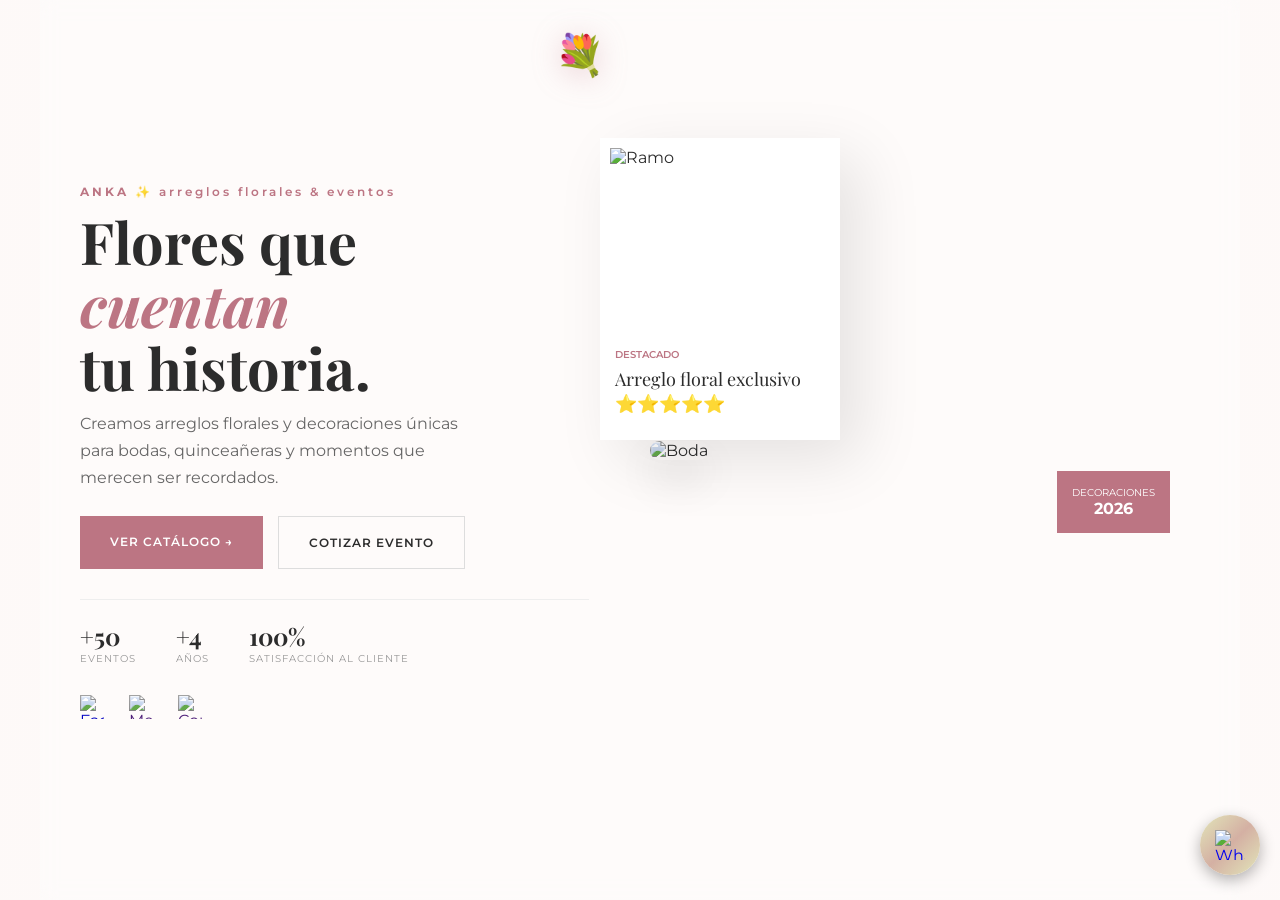
==== index.html @ fe0b59de "primer commit" ====
<!DOCTYPE html>
<html lang="es">

<head>
    <meta charset="UTF-8">
    <meta name="viewport" content="width=device-width, initial-scale=1.0">
    <title>ANKA - flores & eventos</title>
    <link rel="icon" href="img/logoanka.png" sizes="256x256" type="image/png" />
    <link rel="stylesheet" href="css/index.css">
    <link
        href="https://fonts.googleapis.com/css2?family=Playfair+Display:ital,wght@0,400;1,400&family=Montserrat:wght@300;600&display=swap"
        rel="stylesheet">
</head>

<body>

    <nav class="nav-rosa">
        <input type="checkbox" id="menu-toggle" class="menu-toggle">

        <label for="menu-toggle" class="rose-button">
            <span class="rose-icon">💐</span>
        </label>

        <ul class="nav-links">
            <li><a href="index.html">Inicio</a></li>
            <li><a href="nosotros.html">Nosotros</a></li>
            <li><a href="catalogo.html">Catálogo</a></li>
            <li><a href="contacto.html">Contacto</a></li>
            <li><a href="ubicacion.html">Ubicación</a></li>
        </ul>
    </nav>

    <section class="hero">
        <div class="container">
            <div class="text-content">
                <span class="tag"><span class="brand-name">ANKA</span> ✨ arreglos florales & eventos</span>
                <h1 class="title">
                    Flores que <br>
                    <span class="italic-effect">cuentan</span> <br>
                    tu historia.
                </h1>
                <p class="desc">Creamos arreglos florales y decoraciones únicas para bodas, quinceañeras y momentos que
                    merecen ser recordados.</p>

                <div class="buttons">
                    <a href="catalogo.html" class="btn-fill">VER CATÁLOGO <span class="arrow">→</span></a>
                    <a href="contacto.html" class="btn-outline">COTIZAR EVENTO</a>
                </div>

                <div class="metrics">
                    <div class="metric-item"><strong>+50</strong>
                        <p>EVENTOS</p>
                    </div>
                    <div class="metric-item"><strong>+4</strong>
                        <p>AÑOS</p>
                    </div>
                    <div class="metric-item"><strong>100%</strong>
                        <p>SATISFACCIÓN AL CLIENTE</p>
                    </div>
                </div>

                <div class="redes">
                    <a href="https://www.facebook.com/DecoracionesANKA" target="_blank">
                        <img src="https://www.svgrepo.com/show/475647/facebook-color.svg" alt="Facebook">
                    </a>

                    <a href="" target="_blank">
                        <img src="https://www.svgrepo.com/show/475666/messenger-color.svg" alt="Messenger">
                    </a>

                    <a href="" target="_blank">
                        <img src="https://www.svgrepo.com/show/381000/new-logo-gmail.svg" alt="Correo">
                    </a>
                </div>

            </div>

            <div class="image-content">
                <div class="main-wrapper">
                    <img src="https://images.unsplash.com/photo-1519741497674-611481863552?auto=format&fit=crop&q=80&w=800"
                        alt="Boda" class="img-hero">
                    <div class="badge">DECORACIONES <strong>2026</strong></div>

                    <div class="floating-card">
                        <div class="card-img-container">
                            <img src="https://encrypted-tbn0.gstatic.com/images?q=tbn:ANd9GcSOX9w7IKtjLlFLOrlEC9VvO6aHCNt1kjpFQA&s"
                                alt="Ramo">
                        </div>
                        <div class="card-text">
                            <span>DESTACADO</span>
                            <p>Arreglo floral exclusivo ⭐⭐⭐⭐⭐</p>
                        </div>
                    </div>
                </div>
            </div>
        </div>
    </section>

    <div class="whatsapp-carrusel" style="margin-bottom: -35px; position: fixed;
    bottom: 60px;
    right: 20px;
    z-index: 9999;">
        <div class="whatsapp-track " style="text-align: center;">
            <a href="https://wa.me/51914430086" target="_blank">
                <img src="https://cdn-icons-png.flaticon.com/512/733/733585.png" alt="WhatsApp">
            </a>
        </div>
    </div>

</body>

</html>
---- css/index.css ----
:root {
    --rose: #bc7583;
    --dark: #2c2c2c;
    --light-bg: #fdf8f7;
    --transition: all 0.5s cubic-bezier(0.2, 1, 0.3, 1);
}

* {
    margin: 0;
    padding: 0;
    box-sizing: border-box;
}

body {
    margin: 0;
    font-family: 'Montserrat', sans-serif;
    color: var(--dark);
    overflow: hidden;
    height: 100vh;
    width: 100vw;

    background-image:
        linear-gradient(rgba(253, 248, 247, 0.85), rgba(253, 248, 247, 0.85)),
        url("https://img1.wallspic.com/previews/7/9/5/0/10597/10597-diseno_floral-petalo-menique-familia_de_las_rosas-acuarela-x750.jpg");

    background-size: 400px;

    background-repeat: repeat;
    background-attachment: fixed;
}

.nav-rosa {
    position: fixed;
    top: 30px;
    left: 50%;
    transform: translateX(-50%);
    z-index: 1000;
    text-align: center;
    display: flex;
    flex-direction: column;
    align-items: center;
    gap: 10px;
}

/* Ocultar el checkbox real */
.menu-toggle {
    display: none;
}

/* Estilo del botón de Rosa */
.rose-button {
    display: flex;
    flex-direction: column;
    align-items: center;
    cursor: pointer;
    transition: var(--transition);
}

.rose-icon {
    font-size: 2.5rem;
    /* Tamaño de la rosa */
    transition: var(--transition);
    filter: drop-shadow(0 5px 15px rgba(188, 117, 131, 0.3));
    margin-right: 120px;
}

.rose-button:hover .rose-icon {
    transform: scale(1.2) rotate(15deg);
}

.nav-links {
    list-style: none;
    background: linear-gradient(rgba(217, 169, 169, 0.896), rgba(232, 192, 192, 0.852)), rgba(172, 127, 127, 0.918);
    backdrop-filter: blur(10px);
    border-radius: 50px;
    display: flex;
    gap: 30px;
    margin-left: 50px;
    box-shadow: 0 15px 35px rgba(0, 0, 0, 0.1);

    /* Animación vertical */
    max-height: 0;
    opacity: 0;
    overflow: hidden;
    transition: all 0.5s ease-in-out;
    padding: 0 35px;
}

.nav-links a {
    text-decoration: none;
    color: rgb(131, 123, 123);
    font-size: 12px;
    font-weight: 600;
    letter-spacing: 1px;
    transition: var(--transition);
}

.nav-links a:hover {
    color: var(--rose);
}

.menu-toggle:checked~.nav-links {
    max-height: 100px;
    opacity: 1;
    padding: 15px 35px;
    margin-top: 15px;
    visibility: visible;
    transform: translateY(0);
}

.menu-toggle:checked~.rose-button .rose-icon {
    transform: scale(0.9) rotate(90deg);
}

.container {
    max-width: 1200px;
    margin: 0 auto;
    display: flex;
    align-items: center;
    padding: 0 40px;
    height: 100vh;
    background: rgba(255, 255, 255, 0.3);
    backdrop-filter: blur(8px);
    border-radius: 0;
}

/* --- ANIMACIONES DE ENTRADA --- */
@keyframes slideUp {
    from {
        opacity: 0;
        transform: translateY(40px);
    }

    to {
        opacity: 1;
        transform: translateY(0);
    }
}

@keyframes scaleIn {
    from {
        opacity: 0;
        transform: scale(0.9);
    }

    to {
        opacity: 1;
        transform: scale(1);
    }
}

/* --- TEXTO --- */
.text-content {
    flex: 1;
    animation: slideUp 1s ease-out;
}

.tag {
    color: var(--rose);
    font-size: 12px;
    letter-spacing: 3px;
    font-weight: 600;
}

.brand-name {
    display: inline-block;
    transition: transform 0.4s cubic-bezier(0.175, 0.885, 0.32, 1.275);
    cursor: pointer;
    font-weight: 700;
    color: var(--rose);
}

.brand-name:hover {
    transform: scale(1.4);
    color: #a35d6a;
}

.title {
    font-family: 'Playfair Display', serif;
    font-size: clamp(2.5rem, 4.5vw, 4rem);
    line-height: 1.1;
    margin: 10px 0;
}

.italic-effect {
    font-style: italic;
    color: var(--rose);
    transition: var(--transition);
    display: inline-block;
}

.title:hover .italic-effect {
    transform: skewX(-10deg) scale(1.05);
}

.desc {
    color: #666;
    max-width: 400px;
    line-height: 1.7;
    margin-bottom: 25px;
}

/* --- BOTONES --- */
.buttons {
    display: flex;
    gap: 15px;
    margin-bottom: 30px;
}

.btn-fill,
.btn-outline {
    padding: 18px 30px;
    text-decoration: none;
    font-size: 12px;
    font-weight: 600;
    letter-spacing: 1px;
    transition: var(--transition);
}

.btn-fill {
    background: var(--rose);
    color: white;
}

.btn-fill:hover {
    background: #a35d6a;
    transform: translateY(-5px);
    box-shadow: 0 10px 20px rgba(188, 117, 131, 0.2);
}

.btn-fill .arrow {
    display: inline-block;
    transition: var(--transition);
}

.btn-fill:hover .arrow {
    transform: translateX(8px);
}

.btn-outline {
    border: 1px solid #ddd;
    color: var(--dark);
}

.btn-outline:hover {
    background: white;
    border-color: var(--rose);
}

.redes {
    display: flex;
    gap: 25px;
    margin-top: 30px;
    animation: slideUp 1.2s ease-out;
}

.redes a {
    display: flex;
    align-items: center;
    justify-content: center;
    transition: var(--transition);
}

.redes img {
    width: 24px;
    height: 24px;
    transition: var(--transition);
    filter: grayscale(20%);
}

.redes a:hover {
    transform: translateY(-5px);
}

.redes a:hover img {
    filter: grayscale(0%);
    transform: scale(1.1);
}

/* --- IMÁGENES --- */
.image-content {
    flex: 1.2;
    position: relative;
    animation: scaleIn 1.2s ease-out;
}

.main-wrapper {
    position: relative;
    width: 100%;
    max-width: 550px;
    margin-left: auto;
}

.img-hero {
    width: 100%;
    height: 75vh;
    object-fit: cover;
    filter: grayscale(20%);
    transition: var(--transition);
    box-shadow: 0 20px 40px rgba(0, 0, 0, 0.1);
    border-radius: 20px;
}

.main-wrapper:hover .img-hero {
    filter: grayscale(0%);
    transform: scale(1.02);
}

.badge {
    position: absolute;
    top: 30px;
    right: 30px;
    background: var(--rose);
    color: white;
    padding: 15px;
    text-align: center;
    font-size: 10px;
}

.badge strong {
    display: block;
    font-size: 16px;
}

/* --- CARD FLOTANTE --- */
.floating-card {
    position: absolute;
    bottom: 20px;
    left: -50px;
    background: white;
    width: 240px;
    padding: 10px;
    box-shadow: 20px 20px 60px rgba(0, 0, 0, 0.1);
    transition: var(--transition);
}

.floating-card:hover {
    transform: translate(10px, -10px);
}

.card-img-container {
    overflow: hidden;
    height: 180px;
}

.card-img-container img {
    width: 100%;
    height: 100%;
    object-fit: cover;
    transition: transform 1s ease;
}

.floating-card:hover img {
    transform: scale(1.15);
}

.card-text {
    padding: 15px 5px;
}

.card-text span {
    font-size: 10px;
    color: var(--rose);
    font-weight: 600;
}

.card-text p {
    font-family: 'Playfair Display', serif;
    font-size: 18px;
    margin-top: 5px;
}

/* --- MÉTRICAS --- */
.metrics {
    display: flex;
    gap: 40px;
    border-top: 1px solid #eee;
    padding-top: 20px;
}

.metric-item strong {
    font-family: 'Playfair Display', serif;
    font-size: 24px;
}

.metric-item p {
    font-size: 10px;
    color: #999;
    letter-spacing: 1px;
}

.whatsapp-carrusel a {
    display: flex;
    align-items: center;
    justify-content: center;
    width: 60px;
    height: 60px;
    background: linear-gradient(135deg, #e2e6ba, #d4b0a3, #e2e6ba);
    border-radius: 50%;
    box-shadow: 0 5px 15px rgba(0, 0, 0, 0.3);
    transition: 0.3s;
}

.whatsapp-carrusel img {
    width: 30px;
    height: 30px;
}

.whatsapp-carrusel a:hover {
    transform: scale(1.1);
}

/* Responsive */
@media (max-width: 992px) {
    .container {
        flex-direction: column;
        text-align: center;
    }

    .main-wrapper {
        margin: 50px auto;
    }

    .floating-card {
        left: 50%;
        transform: translateX(-50%);
    }

    .desc {
        margin-left: auto;
        margin-right: auto;
    }

    .buttons {
        justify-content: center;
    }

    .metrics {
        justify-content: center;
    }
}
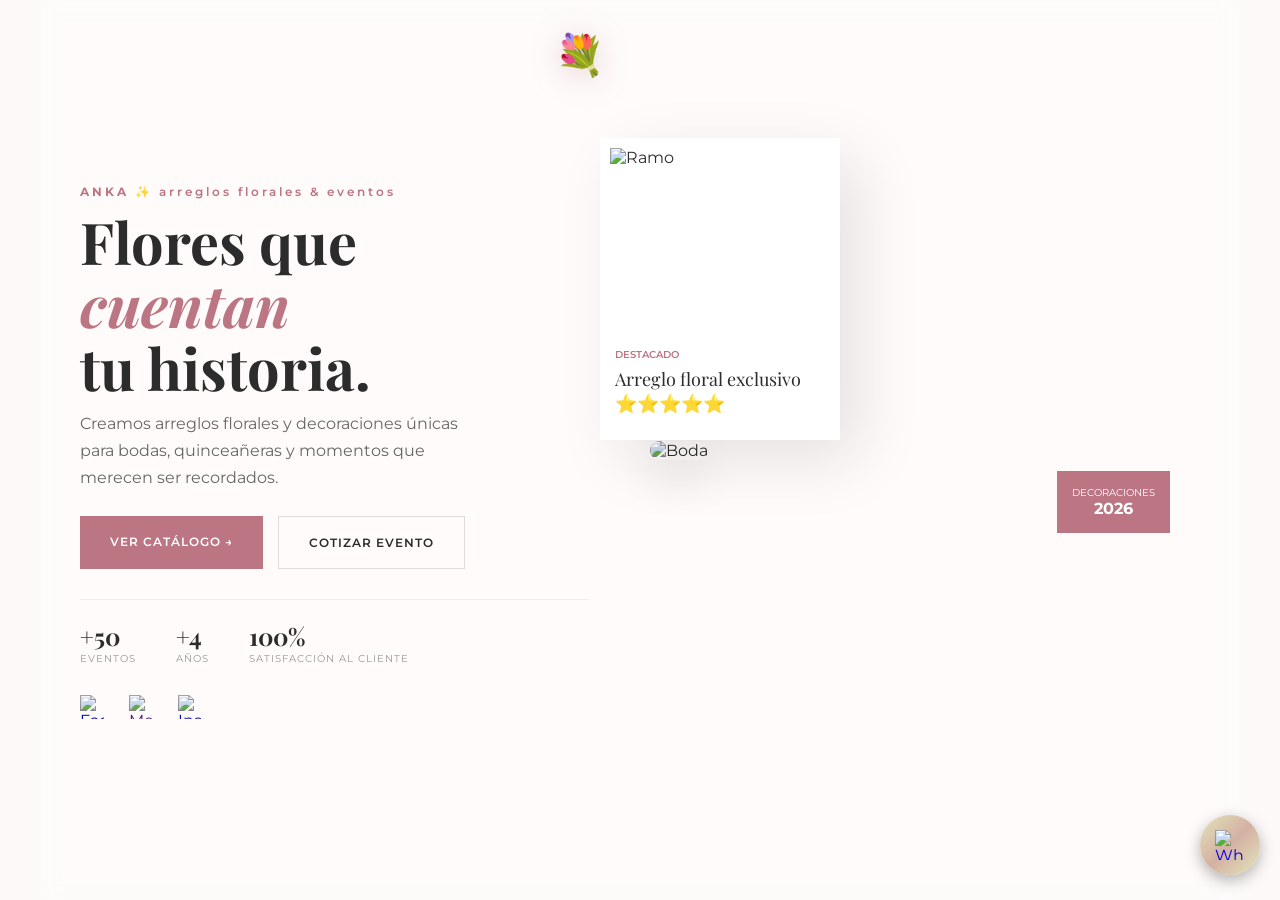
==== commit d0154d19: "arreglos finales -1" ====
--- a/index.html
+++ b/index.html
@@ -4,7 +4,7 @@
 <head>
     <meta charset="UTF-8">
     <meta name="viewport" content="width=device-width, initial-scale=1.0">
-    <title>ANKA - flores & eventos</title>
+    <title>ANKA - Flores & Eventos</title>
     <link rel="icon" href="img/logoanka.png" sizes="256x256" type="image/png" />
     <link rel="stylesheet" href="css/index.css">
     <link
@@ -33,7 +33,10 @@
     <section class="hero">
         <div class="container">
             <div class="text-content">
-                <span class="tag"><span class="brand-name">ANKA</span> ✨ arreglos florales & eventos</span>
+                <span class="tag">
+                    <a href="nosotros.html" class="brand-name" style="text-decoration: none;">ANKA</a>
+                    ✨ arreglos florales & eventos
+                </span>
                 <h1 class="title">
                     Flores que <br>
                     <span class="italic-effect">cuentan</span> <br>
@@ -68,8 +71,8 @@
                         <img src="https://www.svgrepo.com/show/475666/messenger-color.svg" alt="Messenger">
                     </a>
 
-                    <a href="" target="_blank">
-                        <img src="https://www.svgrepo.com/show/381000/new-logo-gmail.svg" alt="Correo">
+                    <a href="https://www.instagram.com/karenaguirresinche/" target="_blank">
+                        <img src="https://www.svgrepo.com/show/475658/instagram-color.svg" alt="Instagram">
                     </a>
                 </div>
 
--- a/css/index.css
+++ b/css/index.css
@@ -410,32 +410,108 @@
     transform: scale(1.1);
 }
 
-/* Responsive */
-@media (max-width: 992px) {
+/* --- RESPONSIVO PARA TABLETS --- */
+@media (max-width: 1024px) {
+    body {
+        overflow-y: auto; 
+        height: auto;
+    }
+
     .container {
         flex-direction: column;
-        text-align: center;
+        height: auto;
+        padding: 120px 20px 60px 20px; 
+    }
+
+    .image-content {
+        margin-top: 50px;
+        width: 100%;
+    }
+
+    .img-hero {
+        height: 50vh; 
+    }
+}
+
+/* --- RESPONSIVO PARA CELULARES --- */
+@media (max-width: 767px) {
+
+    .rose-icon {
+        margin-right: 0;
+    }
+
+    .nav-links {
+        flex-direction: column; 
+        gap: 15px;
+        border-radius: 20px;
+        margin-left: 0;
+        width: 90vw;
+    }
+
+    .menu-toggle:checked~.nav-links {
+        max-height: 350px; 
+    }
+
+    .title {
+        font-size: 2.5rem; 
+    }
+
+    .desc {
+        font-size: 14px;
+        padding: 0 10px;
+    }
+
+    .buttons {
+        flex-direction: column;
+        align-items: center;
+        gap: 10px;
+    }
+
+    .btn-fill, .btn-outline {
+        width: 100%;
+        max-width: 280px;
+    }
+
+    .metrics {
+        flex-wrap: wrap;
+        gap: 20px;
+    }
+
+    .metric-item {
+        flex: 1 1 40%; 
     }
 
     .main-wrapper {
-        margin: 50px auto;
+        max-width: 100%;
+    }
+
+    .img-hero {
+        height: 40vh;
+    }
+
+    .badge {
+        top: 15px;
+        right: 15px;
+        padding: 10px;
     }
 
     .floating-card {
+        width: 200px;
         left: 50%;
-        transform: translateX(-50%);
-    }
-
-    .desc {
-        margin-left: auto;
-        margin-right: auto;
-    }
-
-    .buttons {
+        transform: translateX(-50%); 
+        bottom: -20px;
+    }
+    
+    .card-img-container {
+        height: 140px;
+    }
+
+    .redes {
         justify-content: center;
     }
-
-    .metrics {
-        justify-content: center;
+    
+    .whatsapp-carrusel a {
+        width: 50px;
+        height: 50px;
     }
 }
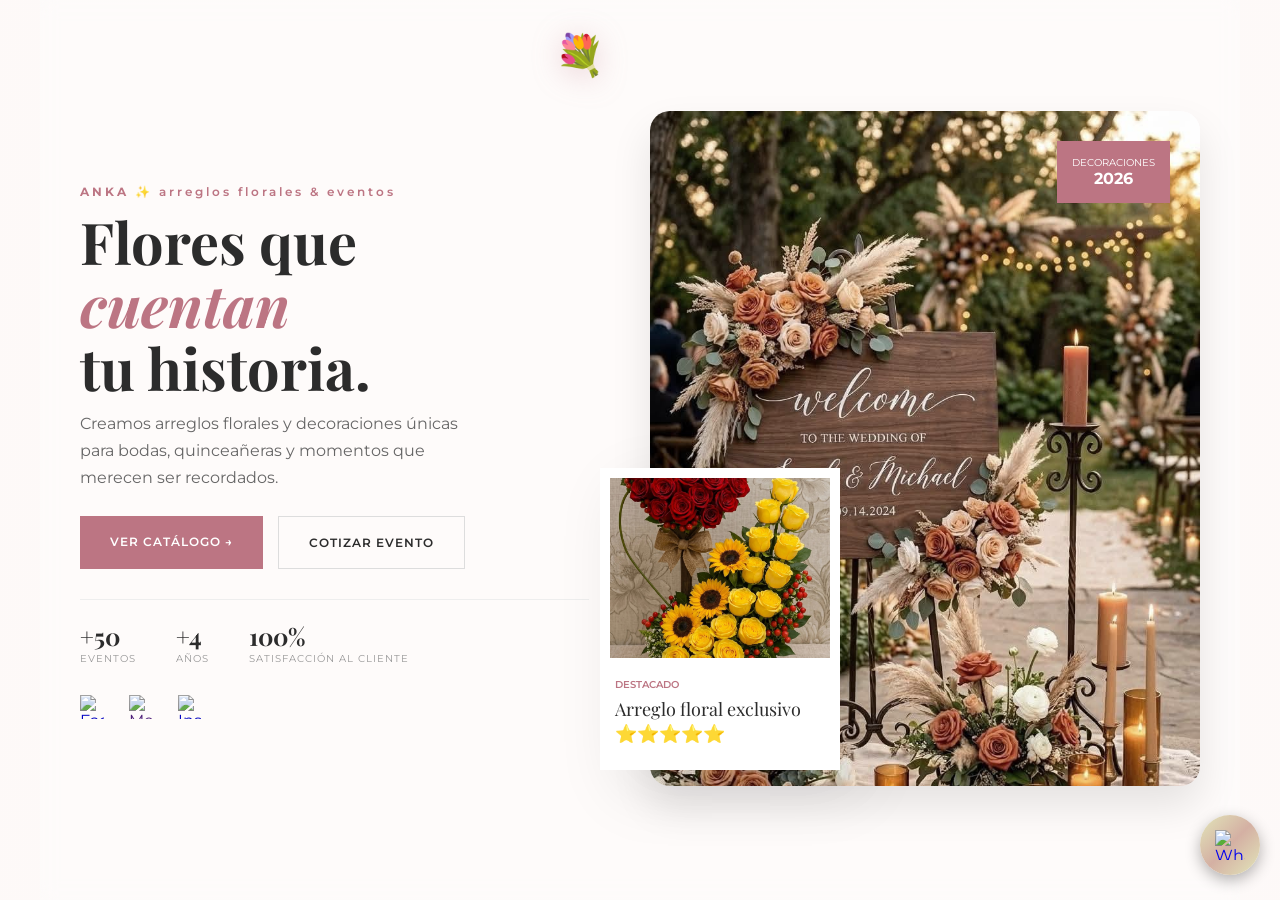
==== commit 632efb64: "Actualización de imágenes" ====
--- a/index.html
+++ b/index.html
@@ -80,13 +80,13 @@
 
             <div class="image-content">
                 <div class="main-wrapper">
-                    <img src="https://images.unsplash.com/photo-1519741497674-611481863552?auto=format&fit=crop&q=80&w=800"
+                    <img src="img/Fondo decorativo.jpg"
                         alt="Boda" class="img-hero">
                     <div class="badge">DECORACIONES <strong>2026</strong></div>
 
                     <div class="floating-card">
                         <div class="card-img-container">
-                            <img src="https://encrypted-tbn0.gstatic.com/images?q=tbn:ANd9GcSOX9w7IKtjLlFLOrlEC9VvO6aHCNt1kjpFQA&s"
+                            <img src="img/Flores.jpg"
                                 alt="Ramo">
                         </div>
                         <div class="card-text">
